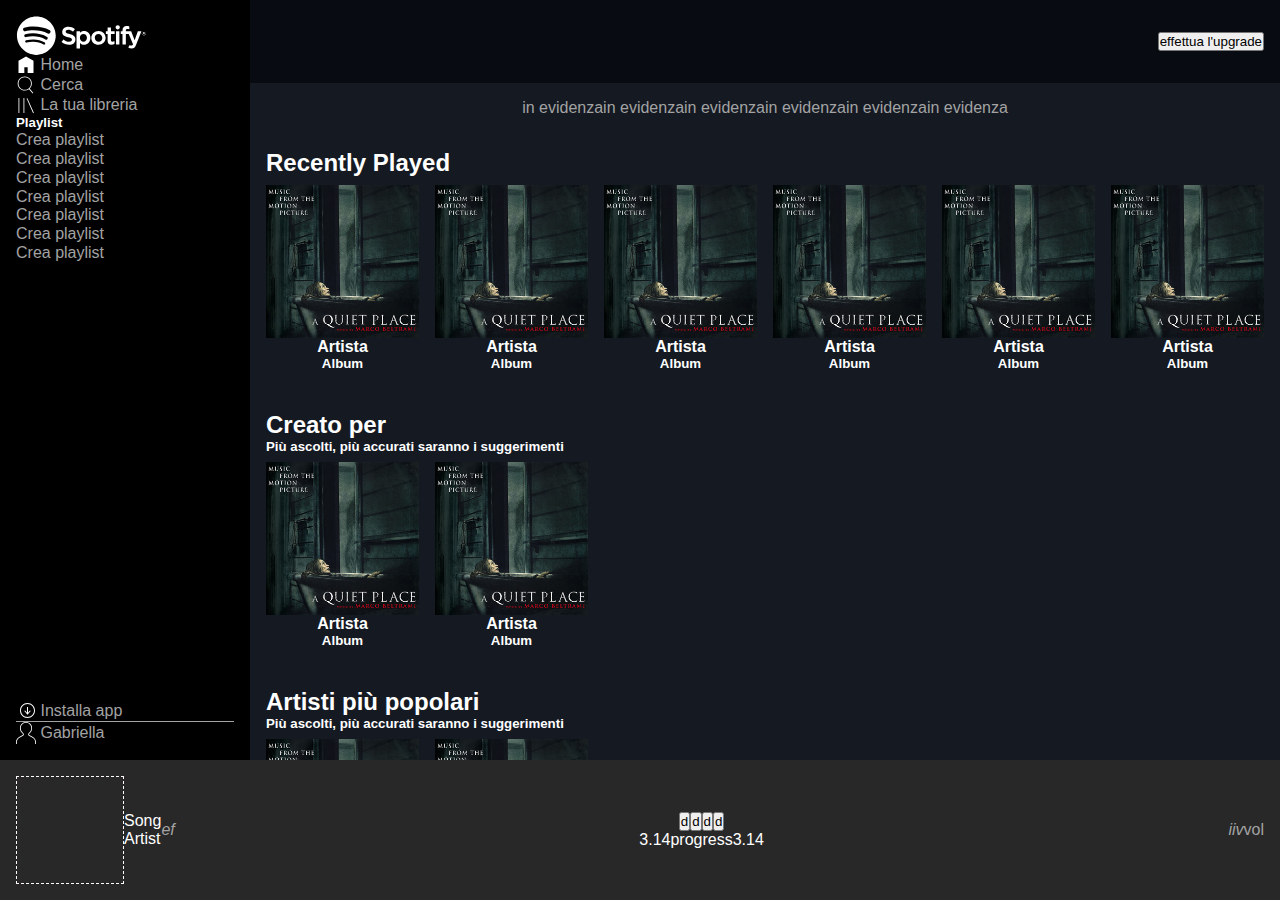
==== index.html @ b45c2dee "added responsive icons to sidebar" ====
<!DOCTYPE html>
<html lang="en">
<head>
    <meta charset="UTF-8">
    <meta http-equiv="X-UA-Compatible" content="IE=edge">
    <meta name="viewport" content="width=device-width, initial-scale=1.0">
    <title>Spotify</title>
    <link rel="shortcut icon" href="img/favicon.ico" type="image/x-icon">
    <link rel="stylesheet" href="https://cdnjs.cloudflare.com/ajax/libs/font-awesome/6.2.0/css/all.min.css"
    integrity="sha512-xh6O/CkQoPOWDdYTDqeRdPCVd1SpvCA9XXcUnZS2FmJNp1coAFzvtCN9BmamE+4aHK8yyUHUSCcJHgXloTyT2A=="
    crossorigin="anonymous" referrerpolicy="no-referrer" />
    <link rel="stylesheet" href="css/style.css">
    <link rel="stylesheet" href="css/style-media.css">
</head>
<body>
    <!-- Sezione grande principale -->
    <div class="top-container flex grow">

        <!-- Sidebar -->
        <div class="sidebar-container shrink flex">

            <!-- Sidebar top - logo e lista icone -->
            <div class="sidebar-top shrink">
                <div class="logo-container-small">
                    <img src="img/logo-small.svg" alt="">
                </div>
                <div class="logo-container-big">
                    <img src="img/logo.svg" alt="">
                </div>
                <ul class="link-list">
                    <li>
                        <a href="#">
                            <img src="img/home.svg" alt="">
                            <span>Home</span>
                        </a>
                        <a href="#">
                            <img src="img/search.svg" alt="">
                            <span>Cerca</span>
                        </a>
                        <a href="#">
                            <img src="img/libreria.svg" alt="">
                            <span>La tua libreria</span>
                        </a>
                    </li>
                </ul>
            </div>

            <!-- Sidebar middle - playlist (contenuto no in xxs) -->
            <div class="sidebar-middle grow">
                <div class="playlist">
                    <h5>Playlist</h5>
                    <ul class="link-list">
                        <li>
                            <a href="#">
                                <!-- icona -->
                                <span>Crea playlist</span>
                            </a>
                        </li>
                        <li>
                            <a href="#">
                                <span>Crea playlist</span>
                            </a>
                        </li>
                        <li>
                            <a href="#">
                                <span>Crea playlist</span>
                            </a>
                        </li>
                        <li>
                            <a href="#">
                                <span>Crea playlist</span>
                            </a>
                        </li>
                        <li>
                            <a href="#">
                                <span>Crea playlist</span>
                            </a>
                        </li>
                        <li>
                            <a href="#">
                                <span>Crea playlist</span>
                            </a>
                        </li>
                        <li>
                            <a href="#">
                                <span>Crea playlist</span>
                            </a>
                        </li>
                    </ul>
                </div>
            </div>

            <!-- Sidebar bottom - installa e profilo -->
            <div class="sidebar-bottom shrink">
                <div class="download">
                    <a href="#">
                        <img src="img/download.svg" alt="">
                        <span>Installa app</span>
                    </a>
                </div>

                <div class="profile-name">
                    <a href="#">
                        <img src="img/profile.svg" alt="">
                        <span>Gabriella</span>
                    </a>
                </div>
            </div>

            
        </div>

        <!-- Sezione centrale -->
        <div class="main-container grow">

            <!-- Header -->
            <div class="header">
                <button>effettua l'upgrade</button>
            </div>

            <!-- Sezione principale con contenuti -->
            <div class="main-section">

                <!-- Menu -->
                <div class="menu">
                    <ul class="link-list flex wrap justify">
                        <li><a href="#">in evidenza</a></li>
                        <li><a href="#">in evidenza</a></li>
                        <li><a href="#">in evidenza</a></li>
                        <li><a href="#">in evidenza</a></li>
                        <li><a href="#">in evidenza</a></li>
                        <li><a href="#">in evidenza</a></li>
                    </ul>
                </div>

                <!-- Sezione 1 - Recently played -->
                <section>

                    <!-- Titolo sezione -->
                    <div class="section-title">
                        <h2>Recently Played</h2>
                        <h5></h5>
                    </div>

                    <!-- Riga sezione -->
                    <div class="row flex wrap">

                        <!-- Colonna responsive -->
                        <div class="col-1_2 col-1_4 col-1_6">

                            <!-- Card  -->
                            <div class="card-container">
                                <div class="card">
                                    <div class="card-img">
                                        <img src="img/aquietplace.jpeg" alt="">
                                    </div>
                                    <div class="card-text">
                                        <h4>Artista</h4>
                                        <h5>Album</h5>
                                    </div>
                                </div>
                            </div>
                        </div>
                        <!-- Colonna responsive -->
                        <div class="col-1_2 col-1_4 col-1_6">

                            <!-- Card  -->
                            <div class="card-container">
                                <div class="card">
                                    <div class="card-img">
                                        <img src="img/aquietplace.jpeg" alt="">
                                    </div>
                                    <div class="card-text">
                                        <h4>Artista</h4>
                                        <h5>Album</h5>
                                    </div>
                                </div>
                            </div>
                        </div>
                        <!-- Colonna responsive -->
                        <div class="col-1_2 col-1_4 col-1_6">

                            <!-- Card  -->
                            <div class="card-container">
                                <div class="card">
                                    <div class="card-img">
                                        <img src="img/aquietplace.jpeg" alt="">
                                    </div>
                                    <div class="card-text">
                                        <h4>Artista</h4>
                                        <h5>Album</h5>
                                    </div>
                                </div>
                            </div>
                        </div>
                        <!-- Colonna responsive -->
                        <div class="col-1_2 col-1_4 col-1_6">

                            <!-- Card  -->
                            <div class="card-container">
                                <div class="card">
                                    <div class="card-img">
                                        <img src="img/aquietplace.jpeg" alt="">
                                    </div>
                                    <div class="card-text">
                                        <h4>Artista</h4>
                                        <h5>Album</h5>
                                    </div>
                                </div>
                            </div>
                        </div>
                        <!-- Colonna responsive -->
                        <div class="col-1_2 col-1_4 col-1_6">

                            <!-- Card  -->
                            <div class="card-container">
                                <div class="card">
                                    <div class="card-img">
                                        <img src="img/aquietplace.jpeg" alt="">
                                    </div>
                                    <div class="card-text">
                                        <h4>Artista</h4>
                                        <h5>Album</h5>
                                    </div>
                                </div>
                            </div>
                        </div>
                        <!-- Colonna responsive -->
                        <div class="col-1_2 col-1_4 col-1_6">

                            <!-- Card  -->
                            <div class="card-container">
                                <div class="card">
                                    <div class="card-img">
                                        <img src="img/aquietplace.jpeg" alt="">
                                    </div>
                                    <div class="card-text">
                                        <h4>Artista</h4>
                                        <h5>Album</h5>
                                    </div>
                                </div>
                            </div>
                        </div>
                    </div>
                </section>

                <!-- Sezione 2 - Creato per -->
                <section>
                    <!-- Titolo sezione -->
                    <div class="section-title">
                        <h2>Creato per</h2>
                        <h5>Più ascolti, più accurati saranno i suggerimenti</h5>
                    </div>

                    <!-- Riga sezione -->
                    <div class="row flex wrap">

                        <!-- Colonna responsive -->
                        <div class="col-1_2 col-1_4 col-1_6">

                            <!-- Card  -->
                            <div class="card-container">
                                <div class="card">
                                    <div class="card-img">
                                        <img src="img/aquietplace.jpeg" alt="">
                                    </div>
                                    <div class="card-text">
                                        <h4>Artista</h4>
                                        <h5>Album</h5>
                                    </div>
                                </div>
                            </div>
                        </div>
                        <!-- Colonna responsive -->
                        <div class="col-1_2 col-1_4 col-1_6">

                            <!-- Card  -->
                            <div class="card-container">
                                <div class="card">
                                    <div class="card-img">
                                        <img src="img/aquietplace.jpeg" alt="">
                                    </div>
                                    <div class="card-text">
                                        <h4>Artista</h4>
                                        <h5>Album</h5>
                                    </div>
                                </div>
                            </div>
                        </div>
                    </div>

                </section>

                <!-- Sezione 3 - Artisti popolari -->
                <section>
                    <!-- Titolo sezione -->
                    <div class="section-title">
                        <h2>Artisti più popolari</h2>
                        <h5>Più ascolti, più accurati saranno i suggerimenti</h5>
                    </div>

                    <!-- Riga sezione -->
                    <div class="row flex wrap">

                        <!-- Colonna responsive -->
                        <div class="col-1_2 col-1_4 col-1_6">

                            <!-- Card  -->
                            <div class="card-container">
                                <div class="card">
                                    <div class="card-img">
                                        <img src="img/aquietplace.jpeg" alt="">
                                    </div>
                                    <div class="card-text">
                                        <h4>Artista</h4>
                                        <h5>Album</h5>
                                    </div>
                                </div>
                            </div>
                        </div>
                        <!-- Colonna responsive -->
                        <div class="col-1_2 col-1_4 col-1_6">

                            <!-- Card  -->
                            <div class="card-container">
                                <div class="card">
                                    <div class="card-img">
                                        <img src="img/aquietplace.jpeg" alt="">
                                    </div>
                                    <div class="card-text">
                                        <h4>Artista</h4>
                                        <h5>Album</h5>
                                    </div>
                                </div>
                            </div>
                        </div>
                    </div>
                </section>
            </div>
        </div>
    </div>

    <!-- Sezione footer fissa -->
    <div class="bottom-container flex shrink sp-between">

        <!-- Sx- album e icone piccole (2 blocchi affiancati)-->
        <div class="player-left flex shrink sp-between align">

            <!-- Album -->
            <div class="album flex">
                <div class="album-img">
                    <img src="" alt="">
                </div>
                <div class="album-text flex justify">
                    <p class="song">Song</p>
                    <p class="artist">Artist</p>
                </div>
            </div>

            <!-- Icone -->
            <div class="link-list-container">
                <ul class="link-list flex">
                    <li><a href="#"><i>e</i></a></li>
                    <li><a href="#"><i>f</i></a></li>
                </ul>
            </div>
        </div>

        <!-- Centro- bottoni e barra (2 blocchi unosottolaltro)-->
        <div class="player-middle grow flex justify">
            <ul class="button-list flex justify">
                <li><button>d</button></li>
                <li><button>d</button></li>
                <li><button>d</button></li>
                <li><button>d</button></li>
            </ul>
            <div class="player-bar flex justify">
                <span class="time">3.14</span>
                <div class="progress-bar">progress</div>
                <span class="time">3.14</span>
            </div>
        </div>

        <!-- Dx- volume e icone piccole (elementi affiancati)-->
        <div class="player-right shrink flex align">
            <ul class="link-list flex">
                <li><a href="#"><i>i</i></i></a></li>
                <li><a href="#"><i>i</i></a></li>
                <li>
                    <a href="#" class="flex">
                        <i>v</i>
                        <div class="progress-bar">vol</div>
                    </a>
                </li>
            </ul>
        </div>
    </div>
</body>
</html>
---- css/style.css ----
/* Reset CSS */
*{
    margin: 0;
    padding: 0;
    box-sizing: border-box;
}

/* CSS Properties */
:root{
    --bg-sidebar: #000000;
    --bg-header: #080b12;
    --bg-main: #141922;
    --bg-footer: #282828;
    --text-primary: #ffffff;
    --text-secondary: #a3a3a3;
    --standard-size: 1rem;
}

body{
    height: 100vh;
    font-family: Arial, Helvetica, sans-serif;
    color: var(--text-primary);
    display: flex;
    flex-direction: column;
}

section{
    padding: var(--standard-size);
}

img{
    display: block;
    width: 100%;
}

li{
    list-style: none;
}

a{
    color: var(--text-secondary);
}

a{
    text-decoration: none;
}

/* Proprietà flex */
.flex{
    display: flex;
}

.grow{
    flex-grow: 1;
}

.shrink{
    flex-shrink: 0;
}

.wrap{
    flex-wrap: wrap;
}

.justify{
    justify-content: center;
}

.align{
    align-items: center;
}

.sp-between{
    justify-content: space-between;
}

/* Container principali */
.top-container{
    overflow: auto;
}

.bottom-container{
    background-color: var(--bg-footer);
    padding: var(--standard-size);
}

.sidebar-container{
    width: 80px;
    background-color: var(--bg-sidebar);
}

.main-container{
    overflow: auto;
}

/* Proprietà specifiche sezione principale */
.header{
    background-color: var(--bg-header);
    padding: 2rem var(--standard-size);
    /* position fixed? */
}

.header button{
    display: block;
    margin-left: auto;
}

.main-section{
    background-color: var(--bg-main);
}

.menu{
    padding: var(--standard-size);
}

.row{
    margin: 0 -.5rem;
    text-align: center;
}

.col-1_2{
    flex-basis: calc(100% / 2);
}

.card-container{
    padding: 0.5rem;
}

/* Proprietà sidebar */
.sidebar-container{
    padding: var(--standard-size);
    flex-direction: column;
    text-align: center;
}

.sidebar-container img{
    width: 30px;
    display: inline;
    vertical-align: middle;
}

.sidebar-middle{
    overflow: auto;
}

.logo-container-big{
    display: none;
}

.sidebar-container span{
    display: none;
}

.playlist{
    display: none;
}

.profile-name{
    border-top: 1px solid var(--text-secondary);
}

/* Proprietà footer */
.player-left .link-list{
    flex-direction: column;
}

.player-middle{
    flex-direction: column;
}

.album-img{
    width: 12vh;
    border: 1px dashed snow;
    padding: .5rem;
    aspect-ratio: 1;
}

.album-text{
    flex-direction: column;
}
---- css/style-media.css ----
/* Mobile - schermo piccolo - SM */
@media screen and (min-width: 568px){
    .sidebar-container{
        width: 250px;
        text-align: left;
    }

    .sidebar-container a{
        display: block;
    }

    .sidebar-container span{
        display: inline;
        vertical-align: middle;
    }

    .sidebar-container img{
        width: 20px;
    }

    .logo-container-small{
        display: none;
    }
    
    .logo-container-big{
        width: 60%;
        display: block;
    }
    
    .logo-container-big img{
        display: block;
        width: 100%;
    }

    .playlist{
        display: block;
    }
}

/* Tablet - schermo medio - MD */
@media screen and (min-width: 768px){
    .col-1_4{
        flex-basis: calc(100% / 4);
    }

    .player-left .link-list{
        flex-direction: row;
    }
}

/* Desktop - schermo grande - LG */
@media screen and (min-width: 992px){
    .col-1_6{
        flex-basis: calc(100% / 6);
    }
}
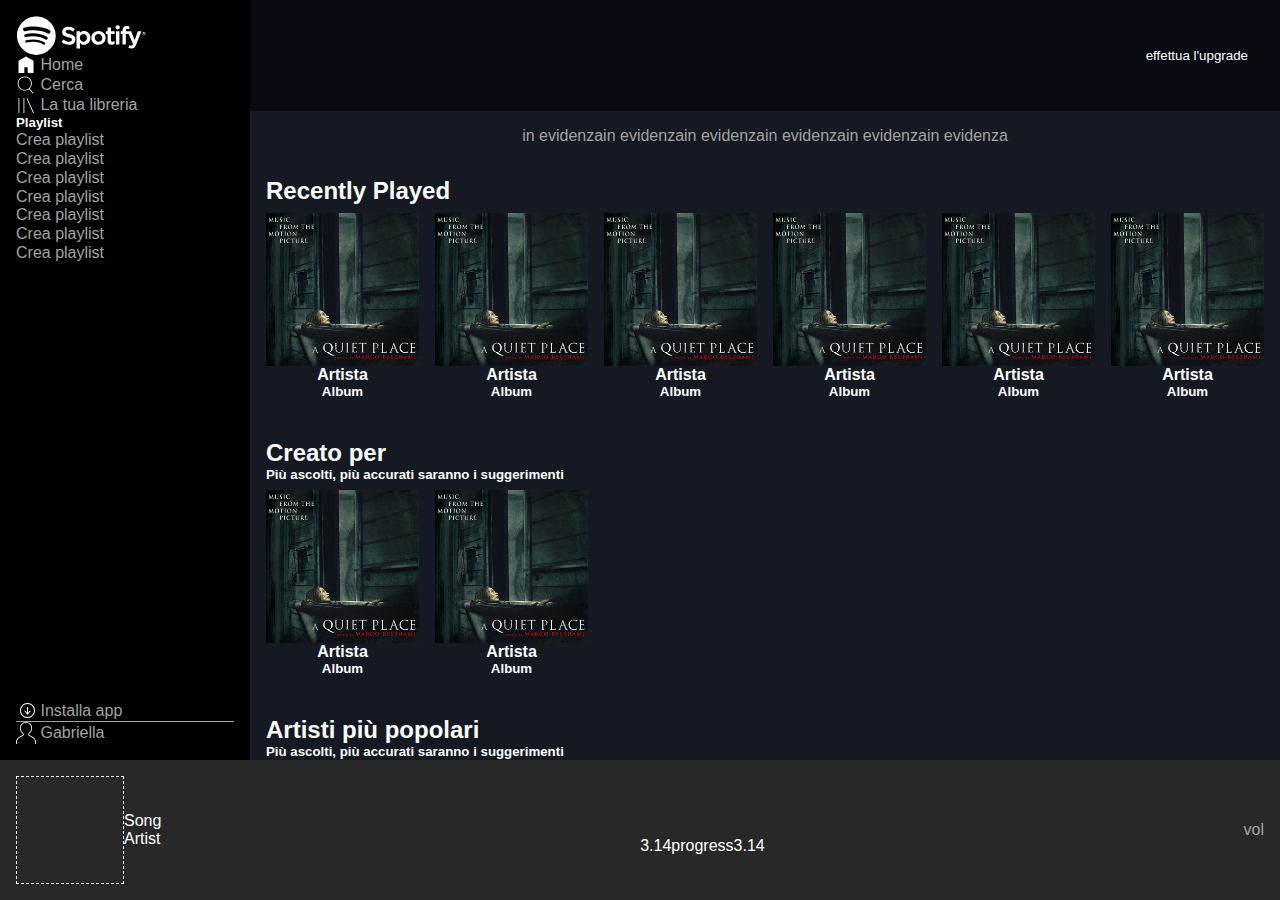
==== commit d72a1d21: "added icons to bottom nav" ====
--- a/index.html
+++ b/index.html
@@ -360,8 +360,8 @@
             <!-- Icone -->
             <div class="link-list-container">
                 <ul class="link-list flex">
-                    <li><a href="#"><i>e</i></a></li>
-                    <li><a href="#"><i>f</i></a></li>
+                    <li><a href="#"><i class="fa-regular fa-heart"></i></a></li>
+                    <li><a href="#"><i class="fa-regular fa-folder"></i></a></li>
                 </ul>
             </div>
         </div>
@@ -369,10 +369,11 @@
         <!-- Centro- bottoni e barra (2 blocchi unosottolaltro)-->
         <div class="player-middle grow flex justify">
             <ul class="button-list flex justify">
-                <li><button>d</button></li>
-                <li><button>d</button></li>
-                <li><button>d</button></li>
-                <li><button>d</button></li>
+                <li><button><i class="fa-solid fa-shuffle"></i></button></li>
+                <li><button><i class="fa-solid fa-backward-step"></i></button></li>
+                <li><button><i class="fa-regular fa-circle-play"></i></button></li>
+                <li><button><i class="fa-solid fa-forward-step"></i></button></li>
+                <li><button><i class="fa-solid fa-rotate-right"></i></i></button></li>
             </ul>
             <div class="player-bar flex justify">
                 <span class="time">3.14</span>
@@ -384,11 +385,11 @@
         <!-- Dx- volume e icone piccole (elementi affiancati)-->
         <div class="player-right shrink flex align">
             <ul class="link-list flex">
-                <li><a href="#"><i>i</i></i></a></li>
-                <li><a href="#"><i>i</i></a></li>
+                <li><a href="#"><i class="fa-solid fa-list"></i></a></li>
+                <li><a href="#"><i class="fa-solid fa-desktop"></i></a></li>
                 <li>
                     <a href="#" class="flex">
-                        <i>v</i>
+                        <i class="fa-solid fa-volume-low"></i>
                         <div class="progress-bar">vol</div>
                     </a>
                 </li>
--- a/css/style.css
+++ b/css/style.css
@@ -39,12 +39,16 @@
 
 a{
     color: var(--text-secondary);
-}
-
-a{
     text-decoration: none;
 }
 
+button{
+    background-color: transparent;
+    border: none;
+    color: var(--text-primary);
+    padding: var(--standard-size);
+    cursor: pointer;
+}
 /* Proprietà flex */
 .flex{
     display: flex;
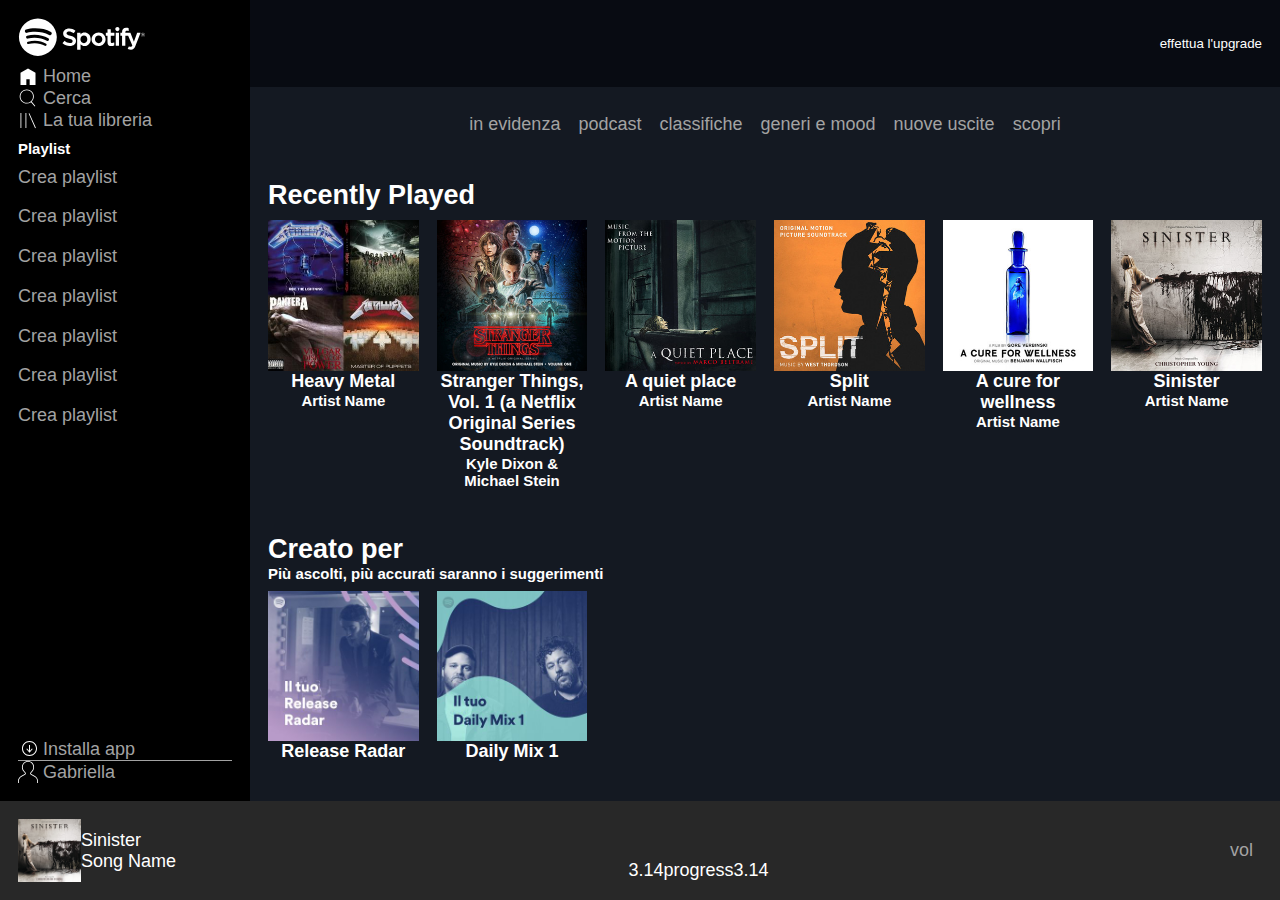
==== commit a1a6d661: "added content + some spacing" ====
--- a/index.html
+++ b/index.html
@@ -125,11 +125,11 @@
                 <div class="menu">
                     <ul class="link-list flex wrap justify">
                         <li><a href="#">in evidenza</a></li>
-                        <li><a href="#">in evidenza</a></li>
-                        <li><a href="#">in evidenza</a></li>
-                        <li><a href="#">in evidenza</a></li>
-                        <li><a href="#">in evidenza</a></li>
-                        <li><a href="#">in evidenza</a></li>
+                        <li><a href="#">podcast</a></li>
+                        <li><a href="#">classifiche</a></li>
+                        <li><a href="#">generi e mood</a></li>
+                        <li><a href="#">nuove uscite</a></li>
+                        <li><a href="#">scopri</a></li>
                     </ul>
                 </div>
 
@@ -139,7 +139,6 @@
                     <!-- Titolo sezione -->
                     <div class="section-title">
                         <h2>Recently Played</h2>
-                        <h5></h5>
                     </div>
 
                     <!-- Riga sezione -->
@@ -152,91 +151,91 @@
                             <div class="card-container">
                                 <div class="card">
                                     <div class="card-img">
+                                        <img src="img/metal_lifting.jpg" alt="">
+                                    </div>
+                                    <div class="card-text">
+                                        <h4>Heavy Metal</h4>
+                                        <h5>Artist Name</h5>
+                                    </div>
+                                </div>
+                            </div>
+                        </div>
+                        <!-- Colonna responsive -->
+                        <div class="col-1_2 col-1_4 col-1_6">
+
+                            <!-- Card  -->
+                            <div class="card-container">
+                                <div class="card">
+                                    <div class="card-img">
+                                        <img src="img/stranger.jpeg" alt="">
+                                    </div>
+                                    <div class="card-text">
+                                        <h4>Stranger Things, Vol. 1 (a Netflix Original Series Soundtrack)</h4>
+                                        <h5>Kyle Dixon & Michael Stein</h5>
+                                    </div>
+                                </div>
+                            </div>
+                        </div>
+                        <!-- Colonna responsive -->
+                        <div class="col-1_2 col-1_4 col-1_6">
+
+                            <!-- Card  -->
+                            <div class="card-container">
+                                <div class="card">
+                                    <div class="card-img">
                                         <img src="img/aquietplace.jpeg" alt="">
                                     </div>
                                     <div class="card-text">
-                                        <h4>Artista</h4>
-                                        <h5>Album</h5>
-                                    </div>
-                                </div>
-                            </div>
-                        </div>
-                        <!-- Colonna responsive -->
-                        <div class="col-1_2 col-1_4 col-1_6">
-
-                            <!-- Card  -->
-                            <div class="card-container">
-                                <div class="card">
-                                    <div class="card-img">
-                                        <img src="img/aquietplace.jpeg" alt="">
-                                    </div>
-                                    <div class="card-text">
-                                        <h4>Artista</h4>
-                                        <h5>Album</h5>
-                                    </div>
-                                </div>
-                            </div>
-                        </div>
-                        <!-- Colonna responsive -->
-                        <div class="col-1_2 col-1_4 col-1_6">
-
-                            <!-- Card  -->
-                            <div class="card-container">
-                                <div class="card">
-                                    <div class="card-img">
-                                        <img src="img/aquietplace.jpeg" alt="">
-                                    </div>
-                                    <div class="card-text">
-                                        <h4>Artista</h4>
-                                        <h5>Album</h5>
-                                    </div>
-                                </div>
-                            </div>
-                        </div>
-                        <!-- Colonna responsive -->
-                        <div class="col-1_2 col-1_4 col-1_6">
-
-                            <!-- Card  -->
-                            <div class="card-container">
-                                <div class="card">
-                                    <div class="card-img">
-                                        <img src="img/aquietplace.jpeg" alt="">
-                                    </div>
-                                    <div class="card-text">
-                                        <h4>Artista</h4>
-                                        <h5>Album</h5>
-                                    </div>
-                                </div>
-                            </div>
-                        </div>
-                        <!-- Colonna responsive -->
-                        <div class="col-1_2 col-1_4 col-1_6">
-
-                            <!-- Card  -->
-                            <div class="card-container">
-                                <div class="card">
-                                    <div class="card-img">
-                                        <img src="img/aquietplace.jpeg" alt="">
-                                    </div>
-                                    <div class="card-text">
-                                        <h4>Artista</h4>
-                                        <h5>Album</h5>
-                                    </div>
-                                </div>
-                            </div>
-                        </div>
-                        <!-- Colonna responsive -->
-                        <div class="col-1_2 col-1_4 col-1_6">
-
-                            <!-- Card  -->
-                            <div class="card-container">
-                                <div class="card">
-                                    <div class="card-img">
-                                        <img src="img/aquietplace.jpeg" alt="">
-                                    </div>
-                                    <div class="card-text">
-                                        <h4>Artista</h4>
-                                        <h5>Album</h5>
+                                        <h4>A quiet place</h4>
+                                        <h5>Artist Name</h5>
+                                    </div>
+                                </div>
+                            </div>
+                        </div>
+                        <!-- Colonna responsive -->
+                        <div class="col-1_2 col-1_4 col-1_6">
+
+                            <!-- Card  -->
+                            <div class="card-container">
+                                <div class="card">
+                                    <div class="card-img">
+                                        <img src="img/split.jpeg" alt="">
+                                    </div>
+                                    <div class="card-text">
+                                        <h4>Split</h4>
+                                        <h5>Artist Name</h5>
+                                    </div>
+                                </div>
+                            </div>
+                        </div>
+                        <!-- Colonna responsive -->
+                        <div class="col-1_2 col-1_4 col-1_6">
+
+                            <!-- Card  -->
+                            <div class="card-container">
+                                <div class="card">
+                                    <div class="card-img">
+                                        <img src="img/cure.jpeg" alt="">
+                                    </div>
+                                    <div class="card-text">
+                                        <h4>A cure for wellness</h4>
+                                        <h5>Artist Name</h5>
+                                    </div>
+                                </div>
+                            </div>
+                        </div>
+                        <!-- Colonna responsive -->
+                        <div class="col-1_2 col-1_4 col-1_6">
+
+                            <!-- Card  -->
+                            <div class="card-container">
+                                <div class="card">
+                                    <div class="card-img">
+                                        <img src="img/sinister.jpeg" alt="">
+                                    </div>
+                                    <div class="card-text">
+                                        <h4>Sinister</h4>
+                                        <h5>Artist Name</h5>
                                     </div>
                                 </div>
                             </div>
@@ -262,27 +261,25 @@
                             <div class="card-container">
                                 <div class="card">
                                     <div class="card-img">
-                                        <img src="img/aquietplace.jpeg" alt="">
-                                    </div>
-                                    <div class="card-text">
-                                        <h4>Artista</h4>
-                                        <h5>Album</h5>
-                                    </div>
-                                </div>
-                            </div>
-                        </div>
-                        <!-- Colonna responsive -->
-                        <div class="col-1_2 col-1_4 col-1_6">
-
-                            <!-- Card  -->
-                            <div class="card-container">
-                                <div class="card">
-                                    <div class="card-img">
-                                        <img src="img/aquietplace.jpeg" alt="">
-                                    </div>
-                                    <div class="card-text">
-                                        <h4>Artista</h4>
-                                        <h5>Album</h5>
+                                        <img src="img/radar.jpeg" alt="">
+                                    </div>
+                                    <div class="card-text">
+                                        <h4>Release Radar</h4>
+                                    </div>
+                                </div>
+                            </div>
+                        </div>
+                        <!-- Colonna responsive -->
+                        <div class="col-1_2 col-1_4 col-1_6">
+
+                            <!-- Card  -->
+                            <div class="card-container">
+                                <div class="card">
+                                    <div class="card-img">
+                                        <img src="img/mixdaily.jpeg" alt="">
+                                    </div>
+                                    <div class="card-text">
+                                        <h4>Daily Mix 1</h4>
                                     </div>
                                 </div>
                             </div>
@@ -309,27 +306,25 @@
                             <div class="card-container">
                                 <div class="card">
                                     <div class="card-img">
-                                        <img src="img/aquietplace.jpeg" alt="">
-                                    </div>
-                                    <div class="card-text">
-                                        <h4>Artista</h4>
-                                        <h5>Album</h5>
-                                    </div>
-                                </div>
-                            </div>
-                        </div>
-                        <!-- Colonna responsive -->
-                        <div class="col-1_2 col-1_4 col-1_6">
-
-                            <!-- Card  -->
-                            <div class="card-container">
-                                <div class="card">
-                                    <div class="card-img">
-                                        <img src="img/aquietplace.jpeg" alt="">
-                                    </div>
-                                    <div class="card-text">
-                                        <h4>Artista</h4>
-                                        <h5>Album</h5>
+                                        <img src="img/youg.jpeg" alt="">
+                                    </div>
+                                    <div class="card-text">
+                                        <h4>Lana del Rey</h4>
+                                    </div>
+                                </div>
+                            </div>
+                        </div>
+                        <!-- Colonna responsive -->
+                        <div class="col-1_2 col-1_4 col-1_6">
+
+                            <!-- Card  -->
+                            <div class="card-container">
+                                <div class="card">
+                                    <div class="card-img">
+                                        <img src="img/einaudi.jpeg" alt="">
+                                    </div>
+                                    <div class="card-text">
+                                        <h4>Ludovico Einaudi</h4>
                                     </div>
                                 </div>
                             </div>
@@ -349,11 +344,11 @@
             <!-- Album -->
             <div class="album flex">
                 <div class="album-img">
-                    <img src="" alt="">
+                    <img src="img/sinister.jpeg" alt="">
                 </div>
                 <div class="album-text flex justify">
-                    <p class="song">Song</p>
-                    <p class="artist">Artist</p>
+                    <p class="song">Sinister</p>
+                    <p class="artist">Song Name</p>
                 </div>
             </div>
 
--- a/css/style.css
+++ b/css/style.css
@@ -14,6 +14,10 @@
     --text-primary: #ffffff;
     --text-secondary: #a3a3a3;
     --standard-size: 1rem;
+}
+
+html{
+    font-size: 12px;
 }
 
 body{
@@ -35,6 +39,7 @@
 
 li{
     list-style: none;
+    padding: .5rem;
 }
 
 a{
@@ -46,7 +51,6 @@
     background-color: transparent;
     border: none;
     color: var(--text-primary);
-    padding: var(--standard-size);
     cursor: pointer;
 }
 /* Proprietà flex */
@@ -91,6 +95,9 @@
 .sidebar-container{
     width: 80px;
     background-color: var(--bg-sidebar);
+    padding: var(--standard-size);
+    flex-direction: column;
+    text-align: center;
 }
 
 .main-container{
@@ -131,32 +138,24 @@
 }
 
 /* Proprietà sidebar */
-.sidebar-container{
-    padding: var(--standard-size);
-    flex-direction: column;
-    text-align: center;
-}
-
 .sidebar-container img{
     width: 30px;
     display: inline;
     vertical-align: middle;
 }
 
-.sidebar-middle{
-    overflow: auto;
+.sidebar-container li{
+    margin-left: -.5rem;
 }
 
-.logo-container-big{
+.sidebar-container span,
+.logo-container-big,
+.playlist{
     display: none;
 }
 
-.sidebar-container span{
-    display: none;
-}
-
-.playlist{
-    display: none;
+.sidebar-middle{
+    overflow: auto;
 }
 
 .profile-name{
@@ -173,9 +172,7 @@
 }
 
 .album-img{
-    width: 12vh;
-    border: 1px dashed snow;
-    padding: .5rem;
+    width: 7vh;
     aspect-ratio: 1;
 }
 
--- a/css/style-media.css
+++ b/css/style-media.css
@@ -1,5 +1,9 @@
 /* Mobile - schermo piccolo - SM */
 @media screen and (min-width: 568px){
+    html{
+        font-size: 14px;
+    }
+
     .sidebar-container{
         width: 250px;
         text-align: left;
@@ -39,6 +43,10 @@
 
 /* Tablet - schermo medio - MD */
 @media screen and (min-width: 768px){
+    html{
+        font-size: 16px;
+    }
+
     .col-1_4{
         flex-basis: calc(100% / 4);
     }
@@ -50,6 +58,10 @@
 
 /* Desktop - schermo grande - LG */
 @media screen and (min-width: 992px){
+    html{
+        font-size: 18px;
+    }
+
     .col-1_6{
         flex-basis: calc(100% / 6);
     }
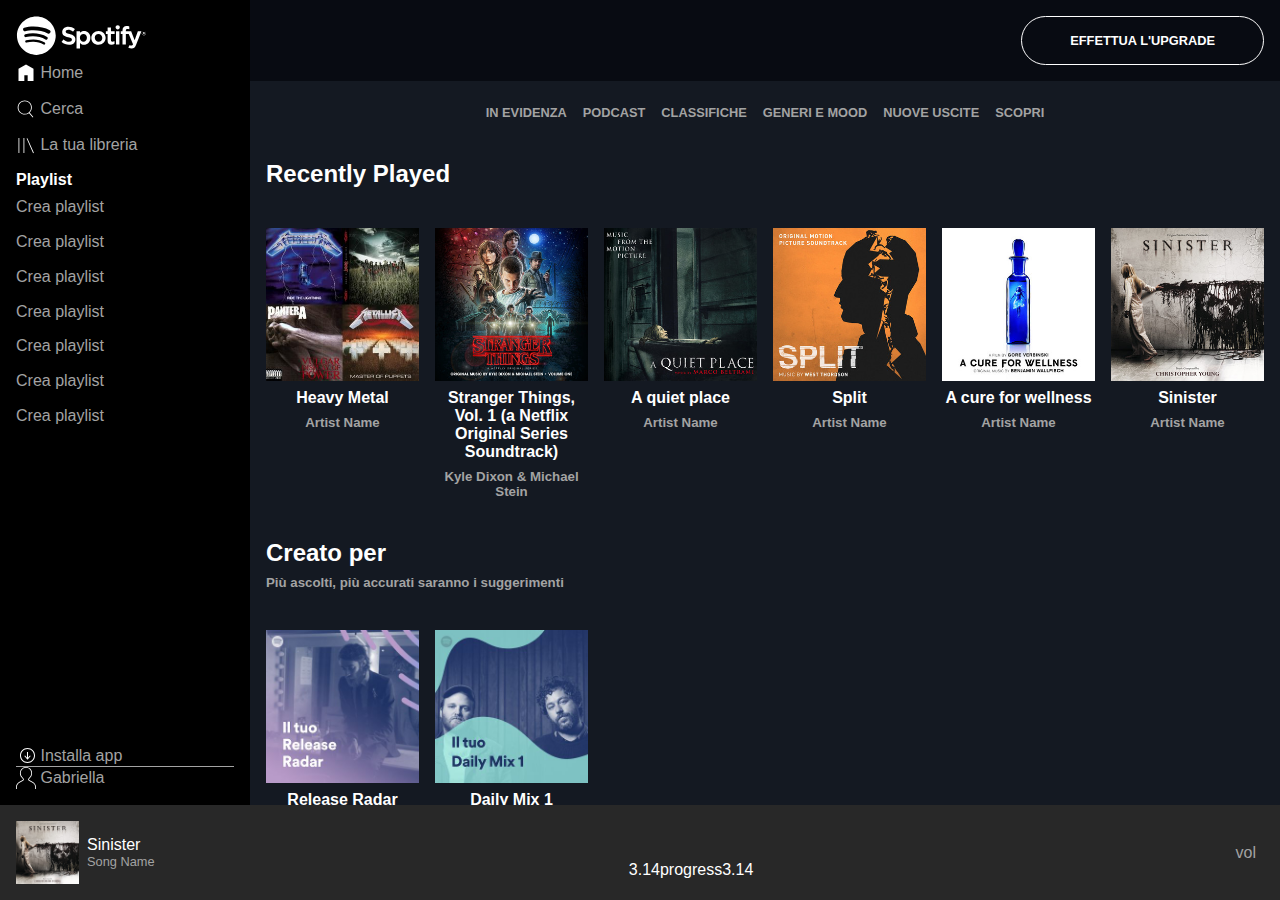
==== commit 1789ee7c: "added more spacing" ====
--- a/index.html
+++ b/index.html
@@ -33,10 +33,14 @@
                             <img src="img/home.svg" alt="">
                             <span>Home</span>
                         </a>
+                    </li>
+                    <li>
                         <a href="#">
                             <img src="img/search.svg" alt="">
                             <span>Cerca</span>
                         </a>
+                    </li>
+                    <li>
                         <a href="#">
                             <img src="img/libreria.svg" alt="">
                             <span>La tua libreria</span>
@@ -48,7 +52,7 @@
             <!-- Sidebar middle - playlist (contenuto no in xxs) -->
             <div class="sidebar-middle grow">
                 <div class="playlist">
-                    <h5>Playlist</h5>
+                    <h4>Playlist</h4>
                     <ul class="link-list">
                         <li>
                             <a href="#">
@@ -347,8 +351,8 @@
                     <img src="img/sinister.jpeg" alt="">
                 </div>
                 <div class="album-text flex justify">
-                    <p class="song">Sinister</p>
-                    <p class="artist">Song Name</p>
+                    <p class="artist">Sinister</p>
+                    <p class="song">Song Name</p>
                 </div>
             </div>
 
--- a/css/style.css
+++ b/css/style.css
@@ -104,20 +104,43 @@
     overflow: auto;
 }
 
+/* Formattazione testo */
+.section-title{
+    padding-bottom: 2rem;
+}
+
+h4, h5{
+    padding-top: .5rem;
+}
+
+h5{
+    color: var(--text-secondary);
+}
+
 /* Proprietà specifiche sezione principale */
 .header{
     background-color: var(--bg-header);
-    padding: 2rem var(--standard-size);
+    padding: var(--standard-size);
     /* position fixed? */
+}
+
+.main-section{
+    background-color: var(--bg-main);
+}
+
+.header button,
+.menu{
+    text-transform: uppercase;
+    font-weight: bold;
+    font-size: .8rem;
 }
 
 .header button{
     display: block;
     margin-left: auto;
-}
-
-.main-section{
-    background-color: var(--bg-main);
+    border: 1px solid var(--text-primary);
+    padding: var(--standard-size) 3rem;
+    border-radius: 25px;
 }
 
 .menu{
@@ -171,6 +194,10 @@
     flex-direction: column;
 }
 
+.player-right i{
+    color: var(--text-primary);
+}
+
 .album-img{
     width: 7vh;
     aspect-ratio: 1;
@@ -178,4 +205,10 @@
 
 .album-text{
     flex-direction: column;
-}+    padding-left: .5rem;
+}
+
+.album-text .song{
+    color: var(--text-secondary);
+    font-size: .8rem;
+}
--- a/css/style-media.css
+++ b/css/style-media.css
@@ -1,9 +1,5 @@
 /* Mobile - schermo piccolo - SM */
 @media screen and (min-width: 568px){
-    html{
-        font-size: 14px;
-    }
-
     .sidebar-container{
         width: 250px;
         text-align: left;
@@ -44,7 +40,7 @@
 /* Tablet - schermo medio - MD */
 @media screen and (min-width: 768px){
     html{
-        font-size: 16px;
+        font-size: 14px;
     }
 
     .col-1_4{
@@ -59,7 +55,7 @@
 /* Desktop - schermo grande - LG */
 @media screen and (min-width: 992px){
     html{
-        font-size: 18px;
+        font-size: 16px;
     }
 
     .col-1_6{
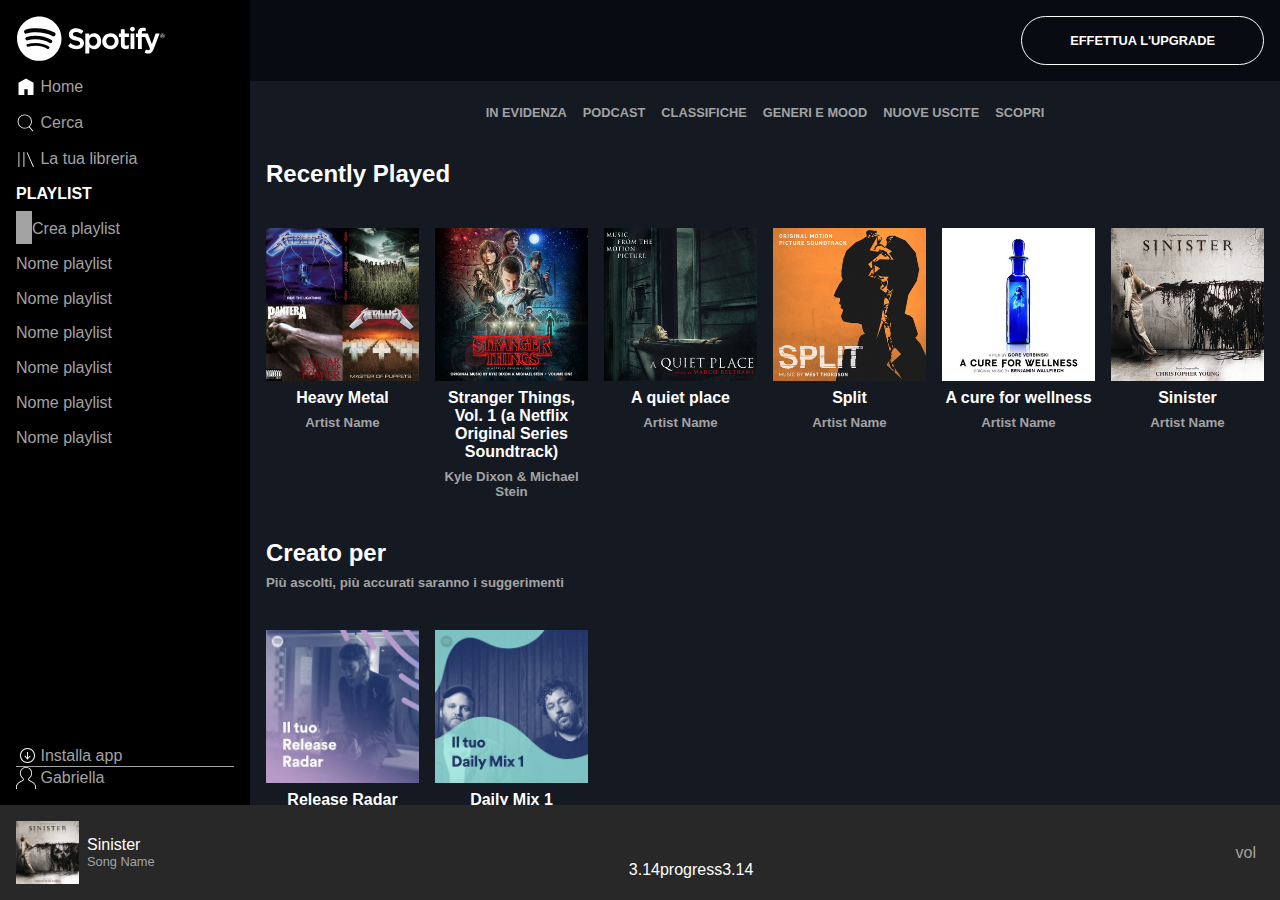
==== commit 7eded117: "small adjustments in sidebar" ====
--- a/index.html
+++ b/index.html
@@ -17,7 +17,7 @@
     <div class="top-container flex grow">
 
         <!-- Sidebar -->
-        <div class="sidebar-container shrink flex">
+        <div class="sidebar-container shrink flex align">
 
             <!-- Sidebar top - logo e lista icone -->
             <div class="sidebar-top shrink">
@@ -56,38 +56,38 @@
                     <ul class="link-list">
                         <li>
                             <a href="#">
-                                <!-- icona -->
+                                <i class="fa-solid fa-plus"></i>
                                 <span>Crea playlist</span>
                             </a>
                         </li>
                         <li>
                             <a href="#">
-                                <span>Crea playlist</span>
-                            </a>
-                        </li>
-                        <li>
-                            <a href="#">
-                                <span>Crea playlist</span>
-                            </a>
-                        </li>
-                        <li>
-                            <a href="#">
-                                <span>Crea playlist</span>
-                            </a>
-                        </li>
-                        <li>
-                            <a href="#">
-                                <span>Crea playlist</span>
-                            </a>
-                        </li>
-                        <li>
-                            <a href="#">
-                                <span>Crea playlist</span>
-                            </a>
-                        </li>
-                        <li>
-                            <a href="#">
-                                <span>Crea playlist</span>
+                                <span>Nome playlist</span>
+                            </a>
+                        </li>
+                        <li>
+                            <a href="#">
+                                <span>Nome playlist</span>
+                            </a>
+                        </li>
+                        <li>
+                            <a href="#">
+                                <span>Nome playlist</span>
+                            </a>
+                        </li>
+                        <li>
+                            <a href="#">
+                                <span>Nome playlist</span>
+                            </a>
+                        </li>
+                        <li>
+                            <a href="#">
+                                <span>Nome playlist</span>
+                            </a>
+                        </li>
+                        <li>
+                            <a href="#">
+                                <span>Nome playlist</span>
                             </a>
                         </li>
                     </ul>
--- a/css/style.css
+++ b/css/style.css
@@ -97,7 +97,6 @@
     background-color: var(--bg-sidebar);
     padding: var(--standard-size);
     flex-direction: column;
-    text-align: center;
 }
 
 .main-container{
@@ -161,9 +160,13 @@
 }
 
 /* Proprietà sidebar */
+.logo-container-small,
 .sidebar-container img{
     width: 30px;
-    display: inline;
+}
+
+.sidebar-container img{
+    display: inline-block;
     vertical-align: middle;
 }
 
@@ -177,12 +180,32 @@
     display: none;
 }
 
+[class^="logo-container"]{
+    padding-bottom: .5rem;
+}
+
 .sidebar-middle{
     overflow: auto;
 }
 
+.sidebar-middle i{
+    color: var(--bg-sidebar);
+    background-color: var(--text-secondary);
+    padding: .5rem;
+}
+
+.sidebar-middle h4{
+    text-transform: uppercase;
+    padding-bottom: .5rem;
+}
+
+.sidebar-bottom{
+    width: 100%;
+    text-align: center;
+}
+
 .profile-name{
-    border-top: 1px solid var(--text-secondary);
+    border-top: none;
 }
 
 /* Proprietà footer */
--- a/css/style-media.css
+++ b/css/style-media.css
@@ -2,7 +2,7 @@
 @media screen and (min-width: 568px){
     .sidebar-container{
         width: 250px;
-        text-align: left;
+        align-items: flex-start;
     }
 
     .sidebar-container a{
@@ -23,8 +23,8 @@
     }
     
     .logo-container-big{
-        width: 60%;
         display: block;
+        width: 150px;
     }
     
     .logo-container-big img{
@@ -34,6 +34,15 @@
 
     .playlist{
         display: block;
+    }
+
+    .sidebar-bottom{
+        width: 100%;
+        text-align: start;
+    }
+
+    .profile-name{
+        border-top: 1px solid var(--text-secondary);
     }
 }
 
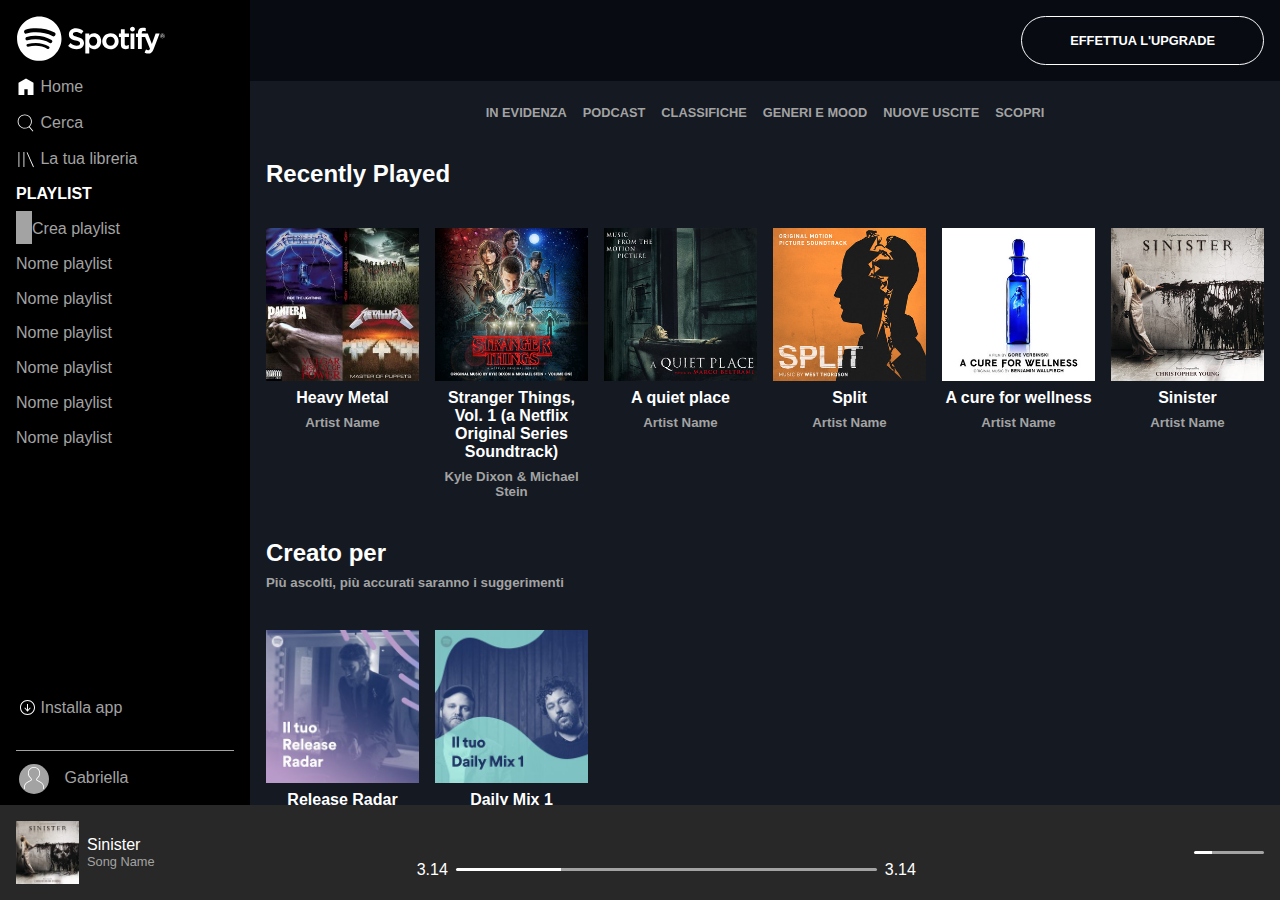
==== commit 5a97ff6f: "added progress bar using gradient" ====
--- a/index.html
+++ b/index.html
@@ -343,7 +343,7 @@
     <div class="bottom-container flex shrink sp-between">
 
         <!-- Sx- album e icone piccole (2 blocchi affiancati)-->
-        <div class="player-left flex shrink sp-between align">
+        <div class="player-left flex sp-between align">
 
             <!-- Album -->
             <div class="album flex">
@@ -366,30 +366,30 @@
         </div>
 
         <!-- Centro- bottoni e barra (2 blocchi unosottolaltro)-->
-        <div class="player-middle grow flex justify">
-            <ul class="button-list flex justify">
+        <div class="player-middle flex justify">
+            <ul class="button-list flex justify align">
                 <li><button><i class="fa-solid fa-shuffle"></i></button></li>
                 <li><button><i class="fa-solid fa-backward-step"></i></button></li>
-                <li><button><i class="fa-regular fa-circle-play"></i></button></li>
+                <li><button class="icon-big"><i class="fa-regular fa-circle-play"></i></button></li>
                 <li><button><i class="fa-solid fa-forward-step"></i></button></li>
                 <li><button><i class="fa-solid fa-rotate-right"></i></i></button></li>
             </ul>
-            <div class="player-bar flex justify">
+            <div class="player-bar flex justify align">
                 <span class="time">3.14</span>
-                <div class="progress-bar">progress</div>
+                <div class="progress-bar-music"></div>
                 <span class="time">3.14</span>
             </div>
         </div>
 
         <!-- Dx- volume e icone piccole (elementi affiancati)-->
-        <div class="player-right shrink flex align">
+        <div class="player-right flex align">
             <ul class="link-list flex">
                 <li><a href="#"><i class="fa-solid fa-list"></i></a></li>
                 <li><a href="#"><i class="fa-solid fa-desktop"></i></a></li>
                 <li>
-                    <a href="#" class="flex">
+                    <a href="#" class="flex align">
                         <i class="fa-solid fa-volume-low"></i>
-                        <div class="progress-bar">vol</div>
+                        <div class="progress-bar-vol"></div>
                     </a>
                 </li>
             </ul>
--- a/css/style.css
+++ b/css/style.css
@@ -203,9 +203,31 @@
     width: 100%;
     text-align: center;
 }
-
-.profile-name{
-    border-top: none;
+.sidebar-bottom .download{
+    padding-bottom: 2rem;
+}
+
+.sidebar-bottom .download img{
+    width: 20px;
+}
+
+.sidebar-bottom .profile-name a{
+    margin-left: .5rem;
+    position: relative;
+    z-index: 1;
+}
+
+.profile-name a::before{
+    content: '';
+    display: inline-block;
+    width: 40px;
+    height: 40px;
+    border-radius: 50%;
+    position: absolute;
+    left: -5px;
+    bottom: -18px;
+    z-index: -1;
+    background-color: var(--text-secondary);
 }
 
 /* Proprietà footer */
@@ -215,6 +237,33 @@
 
 .player-middle{
     flex-direction: column;
+    margin: 0 .5rem;
+    width: 40%;
+}
+
+.button-list button{
+    padding: 0 var .5rem;
+}
+
+.button-list .icon-big{
+    font-size: 2rem;
+}
+
+[class^="progress-bar-"]{
+    height: 3px;
+    border-radius: 2px;
+    background-image: linear-gradient(90deg, var(--text-primary) 25%, var(--text-secondary) 25%);
+}
+
+.progress-bar-music{
+    width: 100%;
+    margin: 0 .5rem;
+}
+
+.progress-bar-vol{
+    width: 70px;
+    margin-left: .5rem;
+    margin-right: -.5rem;
 }
 
 .player-right i{
--- a/css/style-media.css
+++ b/css/style-media.css
@@ -41,8 +41,24 @@
         text-align: start;
     }
 
-    .profile-name{
+    .sidebar-bottom .profile-name{
         border-top: 1px solid var(--text-secondary);
+        padding-top: var(--standard-size);
+    }
+    
+    .profile-name a::before{
+        width: 30px;
+        height: 30px;
+        left: -5px;
+        bottom: -5px;
+    }
+
+    .profile-name span{
+        padding-left: var(--standard-size);
+    }
+
+    .button-list button{
+        padding: 0 var(--standard-size);
     }
 }
 
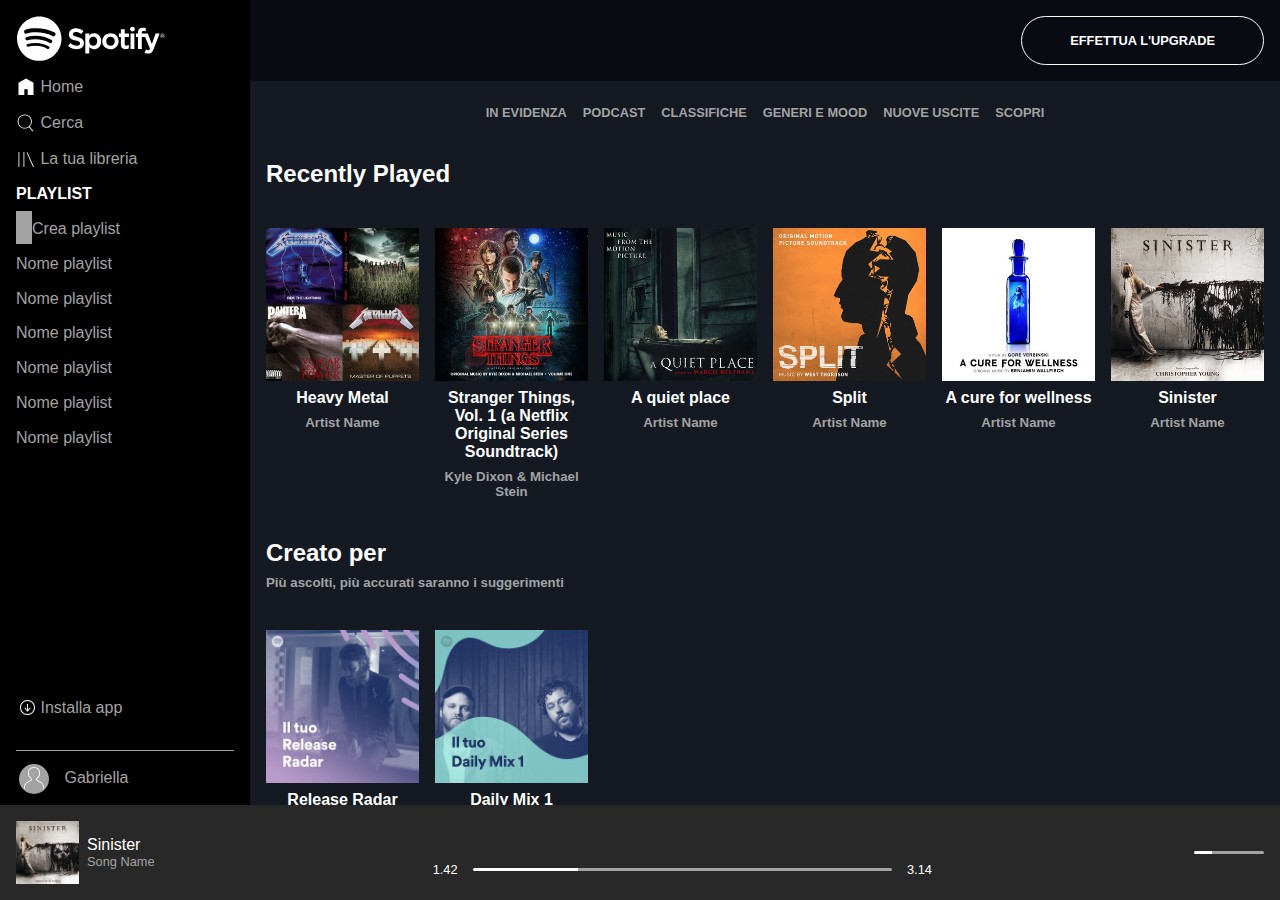
==== commit 6d5d1105: "added overlay to cards" ====
--- a/index.html
+++ b/index.html
@@ -155,6 +155,9 @@
                             <div class="card-container">
                                 <div class="card">
                                     <div class="card-img">
+                                        <div class="overlay flex justify align">
+                                            <button><i class="fa-regular fa-circle-play"></i></button>
+                                        </div>
                                         <img src="img/metal_lifting.jpg" alt="">
                                     </div>
                                     <div class="card-text">
@@ -171,6 +174,9 @@
                             <div class="card-container">
                                 <div class="card">
                                     <div class="card-img">
+                                        <div class="overlay flex justify align">
+                                            <button><i class="fa-regular fa-circle-play"></i></button>
+                                        </div>
                                         <img src="img/stranger.jpeg" alt="">
                                     </div>
                                     <div class="card-text">
@@ -187,6 +193,9 @@
                             <div class="card-container">
                                 <div class="card">
                                     <div class="card-img">
+                                        <div class="overlay flex justify align">
+                                            <button><i class="fa-regular fa-circle-play"></i></button>
+                                        </div>
                                         <img src="img/aquietplace.jpeg" alt="">
                                     </div>
                                     <div class="card-text">
@@ -203,6 +212,9 @@
                             <div class="card-container">
                                 <div class="card">
                                     <div class="card-img">
+                                        <div class="overlay flex justify align">
+                                            <button><i class="fa-regular fa-circle-play"></i></button>
+                                        </div>
                                         <img src="img/split.jpeg" alt="">
                                     </div>
                                     <div class="card-text">
@@ -219,6 +231,9 @@
                             <div class="card-container">
                                 <div class="card">
                                     <div class="card-img">
+                                        <div class="overlay flex justify align">
+                                            <button><i class="fa-regular fa-circle-play"></i></button>
+                                        </div>
                                         <img src="img/cure.jpeg" alt="">
                                     </div>
                                     <div class="card-text">
@@ -235,6 +250,9 @@
                             <div class="card-container">
                                 <div class="card">
                                     <div class="card-img">
+                                        <div class="overlay flex justify align">
+                                            <button><i class="fa-regular fa-circle-play"></i></button>
+                                        </div>
                                         <img src="img/sinister.jpeg" alt="">
                                     </div>
                                     <div class="card-text">
@@ -265,6 +283,9 @@
                             <div class="card-container">
                                 <div class="card">
                                     <div class="card-img">
+                                        <div class="overlay flex justify align">
+                                            <button><i class="fa-regular fa-circle-play"></i></button>
+                                        </div>
                                         <img src="img/radar.jpeg" alt="">
                                     </div>
                                     <div class="card-text">
@@ -280,6 +301,9 @@
                             <div class="card-container">
                                 <div class="card">
                                     <div class="card-img">
+                                        <div class="overlay flex justify align">
+                                            <button><i class="fa-regular fa-circle-play"></i></button>
+                                        </div>
                                         <img src="img/mixdaily.jpeg" alt="">
                                     </div>
                                     <div class="card-text">
@@ -293,7 +317,7 @@
                 </section>
 
                 <!-- Sezione 3 - Artisti popolari -->
-                <section>
+                <section class="round-img">
                     <!-- Titolo sezione -->
                     <div class="section-title">
                         <h2>Artisti più popolari</h2>
@@ -310,6 +334,9 @@
                             <div class="card-container">
                                 <div class="card">
                                     <div class="card-img">
+                                        <div class="overlay overlay-round flex justify align">
+                                            <button><i class="fa-regular fa-circle-play"></i></button>
+                                        </div>
                                         <img src="img/youg.jpeg" alt="">
                                     </div>
                                     <div class="card-text">
@@ -325,6 +352,9 @@
                             <div class="card-container">
                                 <div class="card">
                                     <div class="card-img">
+                                        <div class="overlay overlay-round flex justify align">
+                                            <button><i class="fa-regular fa-circle-play"></i></button>
+                                        </div>
                                         <img src="img/einaudi.jpeg" alt="">
                                     </div>
                                     <div class="card-text">
@@ -343,7 +373,7 @@
     <div class="bottom-container flex shrink sp-between">
 
         <!-- Sx- album e icone piccole (2 blocchi affiancati)-->
-        <div class="player-left flex sp-between align">
+        <div class="player-left flex align">
 
             <!-- Album -->
             <div class="album flex">
@@ -375,7 +405,7 @@
                 <li><button><i class="fa-solid fa-rotate-right"></i></i></button></li>
             </ul>
             <div class="player-bar flex justify align">
-                <span class="time">3.14</span>
+                <span class="time">1.42</span>
                 <div class="progress-bar-music"></div>
                 <span class="time">3.14</span>
             </div>
--- a/css/style.css
+++ b/css/style.css
@@ -159,6 +159,32 @@
     padding: 0.5rem;
 }
 
+/* Proprietà sezione centrale */
+.card-img{
+    position: relative;
+}
+
+.overlay{
+    background-color: rgba(0, 0, 0, 0.5);
+    position: absolute;
+    width: 100%;
+    height: 100%;
+    opacity: 0;
+}
+
+.overlay button i{
+    font-size: 3rem;
+}
+
+.card-img:hover .overlay{
+    opacity: 1;
+}
+
+.round-img img,
+.overlay-round{
+    border-radius: 50%;
+}
+
 /* Proprietà sidebar */
 .logo-container-small,
 .sidebar-container img{
@@ -204,7 +230,7 @@
     text-align: center;
 }
 .sidebar-bottom .download{
-    padding-bottom: 2rem;
+    padding: 2rem 0;
 }
 
 .sidebar-bottom .download img{
@@ -233,6 +259,7 @@
 /* Proprietà footer */
 .player-left .link-list{
     flex-direction: column;
+    padding-left: var(--standard-size);
 }
 
 .player-middle{
@@ -257,7 +284,7 @@
 
 .progress-bar-music{
     width: 100%;
-    margin: 0 .5rem;
+    margin: 0 3%;
 }
 
 .progress-bar-vol{
@@ -266,6 +293,10 @@
     margin-right: -.5rem;
 }
 
+.time{
+    font-size: .8rem;
+}
+
 .player-right i{
     color: var(--text-primary);
 }
--- a/css/style-media.css
+++ b/css/style-media.css
@@ -36,7 +36,8 @@
         display: block;
     }
 
-    .sidebar-bottom{
+    .sidebar-bottom,
+    .sidebar-middle{
         width: 100%;
         text-align: start;
     }
@@ -74,6 +75,7 @@
 
     .player-left .link-list{
         flex-direction: row;
+        padding-left: 2rem;
     }
 }
 
@@ -86,4 +88,8 @@
     .col-1_6{
         flex-basis: calc(100% / 6);
     }
+
+    .overlay button i{
+        font-size: 2rem;
+    }
 }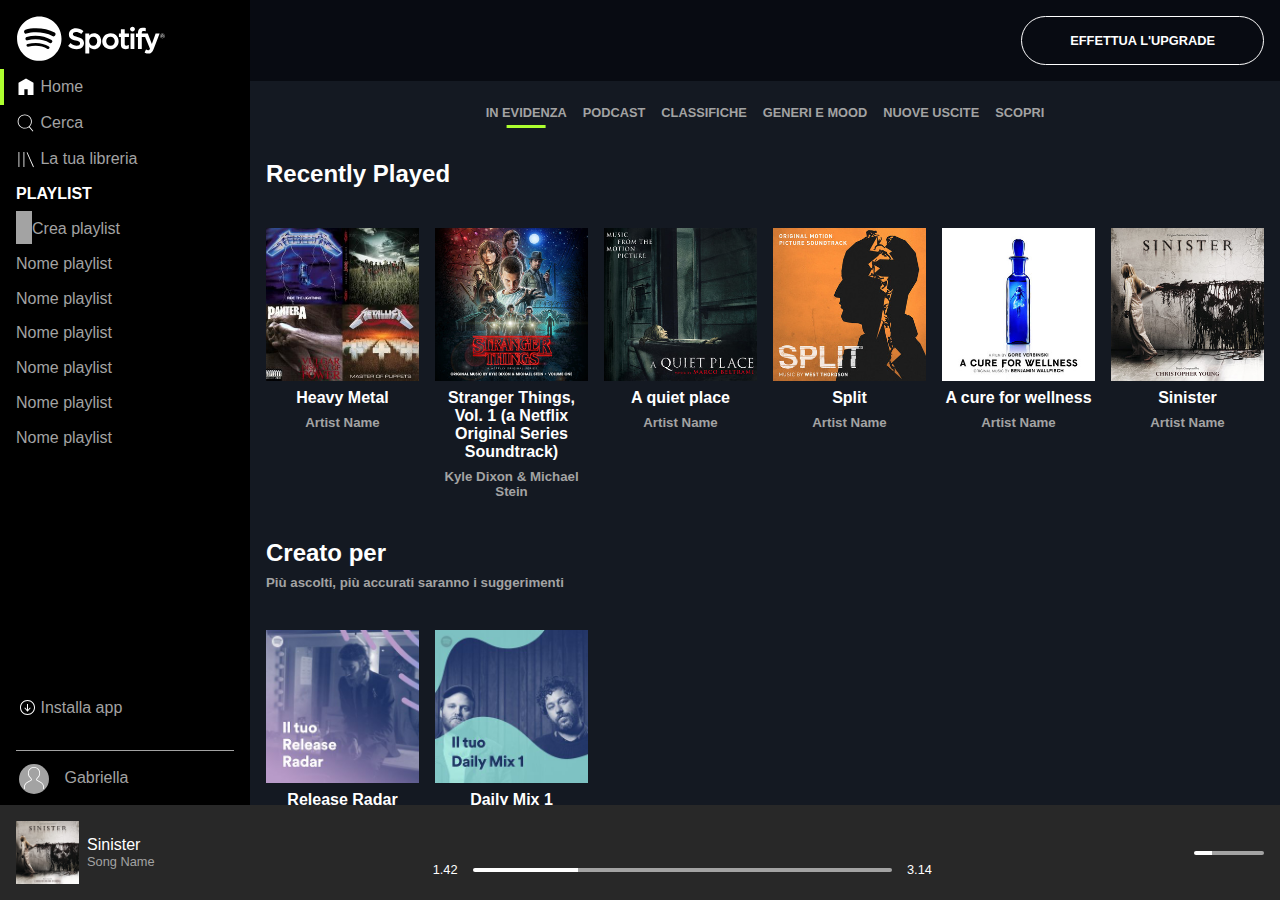
==== commit 8d4e1a0e: "hover on progress bar, sticky header (completed)" ====
--- a/index.html
+++ b/index.html
@@ -373,7 +373,7 @@
     <div class="bottom-container flex shrink sp-between">
 
         <!-- Sx- album e icone piccole (2 blocchi affiancati)-->
-        <div class="player-left flex align">
+        <div class="player-left shrink flex align">
 
             <!-- Album -->
             <div class="album flex">
@@ -396,7 +396,7 @@
         </div>
 
         <!-- Centro- bottoni e barra (2 blocchi unosottolaltro)-->
-        <div class="player-middle flex justify">
+        <div class="player-middle grow flex justify">
             <ul class="button-list flex justify align">
                 <li><button><i class="fa-solid fa-shuffle"></i></button></li>
                 <li><button><i class="fa-solid fa-backward-step"></i></button></li>
@@ -412,7 +412,7 @@
         </div>
 
         <!-- Dx- volume e icone piccole (elementi affiancati)-->
-        <div class="player-right flex align">
+        <div class="player-right shrink flex align">
             <ul class="link-list flex">
                 <li><a href="#"><i class="fa-solid fa-list"></i></a></li>
                 <li><a href="#"><i class="fa-solid fa-desktop"></i></a></li>
--- a/css/style.css
+++ b/css/style.css
@@ -47,6 +47,10 @@
     text-decoration: none;
 }
 
+a:hover{
+    color: var(--text-primary);
+}
+
 button{
     background-color: transparent;
     border: none;
@@ -60,6 +64,7 @@
 
 .grow{
     flex-grow: 1;
+    overflow: auto;
 }
 
 .shrink{
@@ -83,10 +88,6 @@
 }
 
 /* Container principali */
-.top-container{
-    overflow: auto;
-}
-
 .bottom-container{
     background-color: var(--bg-footer);
     padding: var(--standard-size);
@@ -99,10 +100,6 @@
     flex-direction: column;
 }
 
-.main-container{
-    overflow: auto;
-}
-
 /* Formattazione testo */
 .section-title{
     padding-bottom: 2rem;
@@ -120,7 +117,9 @@
 .header{
     background-color: var(--bg-header);
     padding: var(--standard-size);
-    /* position fixed? */
+    position: sticky;
+    top: 0;
+    z-index: 10;
 }
 
 .main-section{
@@ -132,6 +131,40 @@
     text-transform: uppercase;
     font-weight: bold;
     font-size: .8rem;
+}
+
+.menu{
+    padding: var(--standard-size);
+}
+
+.row{
+    margin: 0 -.5rem;
+    text-align: center;
+}
+
+.col-1_2{
+    flex-basis: calc(100% / 2);
+}
+
+.card-container{
+    padding: 0.5rem;
+}
+
+/* Proprietà sezione centrale */
+.menu ul li:first-child{
+    position: relative;
+}
+
+.menu ul li:first-child::after{
+    content:'';
+    display: inline-block;
+    width: 40%;
+    height: 3px;
+    background-color: greenyellow;
+    position: absolute;
+    bottom: 0;
+    left: 50%;
+    transform: translateX(-50%);
 }
 
 .header button{
@@ -142,24 +175,10 @@
     border-radius: 25px;
 }
 
-.menu{
-    padding: var(--standard-size);
-}
-
-.row{
-    margin: 0 -.5rem;
-    text-align: center;
-}
-
-.col-1_2{
-    flex-basis: calc(100% / 2);
-}
-
-.card-container{
-    padding: 0.5rem;
-}
-
-/* Proprietà sezione centrale */
+.header button:hover{
+    transform: scale(1.03);
+}
+
 .card-img{
     position: relative;
 }
@@ -210,8 +229,19 @@
     padding-bottom: .5rem;
 }
 
-.sidebar-middle{
-    overflow: auto;
+.sidebar-top ul li:first-child{
+    position: relative;
+}
+
+.sidebar-top ul li:first-child::before{
+    content:'';
+    display: inline-block;
+    width: 7px;
+    height: 100%;
+    background-color: greenyellow;
+    position: absolute;
+    left: -1.5rem;
+    top: 0;
 }
 
 .sidebar-middle i{
@@ -259,13 +289,14 @@
 /* Proprietà footer */
 .player-left .link-list{
     flex-direction: column;
-    padding-left: var(--standard-size);
+    padding-left: .5rem;
 }
 
 .player-middle{
     flex-direction: column;
     margin: 0 .5rem;
-    width: 40%;
+    max-width: 40%;
+    overflow: hidden;
 }
 
 .button-list button{
@@ -276,10 +307,32 @@
     font-size: 2rem;
 }
 
+.button-list .icon-big:hover{
+    transform: scale(1.2);
+}
+
 [class^="progress-bar-"]{
-    height: 3px;
+    height: 4px;
     border-radius: 2px;
     background-image: linear-gradient(90deg, var(--text-primary) 25%, var(--text-secondary) 25%);
+}
+
+[class^="progress-bar-"]:hover{
+    background-image: linear-gradient(90deg, greenyellow 25%, var(--text-secondary) 25%);
+    transform: scaleY(1.4);
+    cursor: pointer;
+    position: relative;
+}
+
+[class^="progress-bar-"]:hover::after{
+    content: '';
+    width: 11px;
+    height: 8px;
+    background-color: white;
+    position: absolute;
+    left: 25%;
+    top: -2px;
+    border-radius: 50%;
 }
 
 .progress-bar-music{
@@ -288,9 +341,7 @@
 }
 
 .progress-bar-vol{
-    width: 70px;
-    margin-left: .5rem;
-    margin-right: -.5rem;
+    display: none;
 }
 
 .time{
--- a/css/style-media.css
+++ b/css/style-media.css
@@ -36,6 +36,12 @@
         display: block;
     }
 
+    .sidebar-top ul li:first-child::before{
+        width: 4px;
+        left: -.5rem;
+        top: 0;
+    }
+
     .sidebar-bottom,
     .sidebar-middle{
         width: 100%;
@@ -58,8 +64,20 @@
         padding-left: var(--standard-size);
     }
 
+    .player-left .link-list{
+        flex-direction: column;
+        padding-left: var(--standard-size);
+    }
+
     .button-list button{
         padding: 0 var(--standard-size);
+    }
+
+    .progress-bar-vol{
+        display: inline;
+        width: 70px;
+        margin-left: .5rem;
+        margin-right: -.5rem;
     }
 }
 
